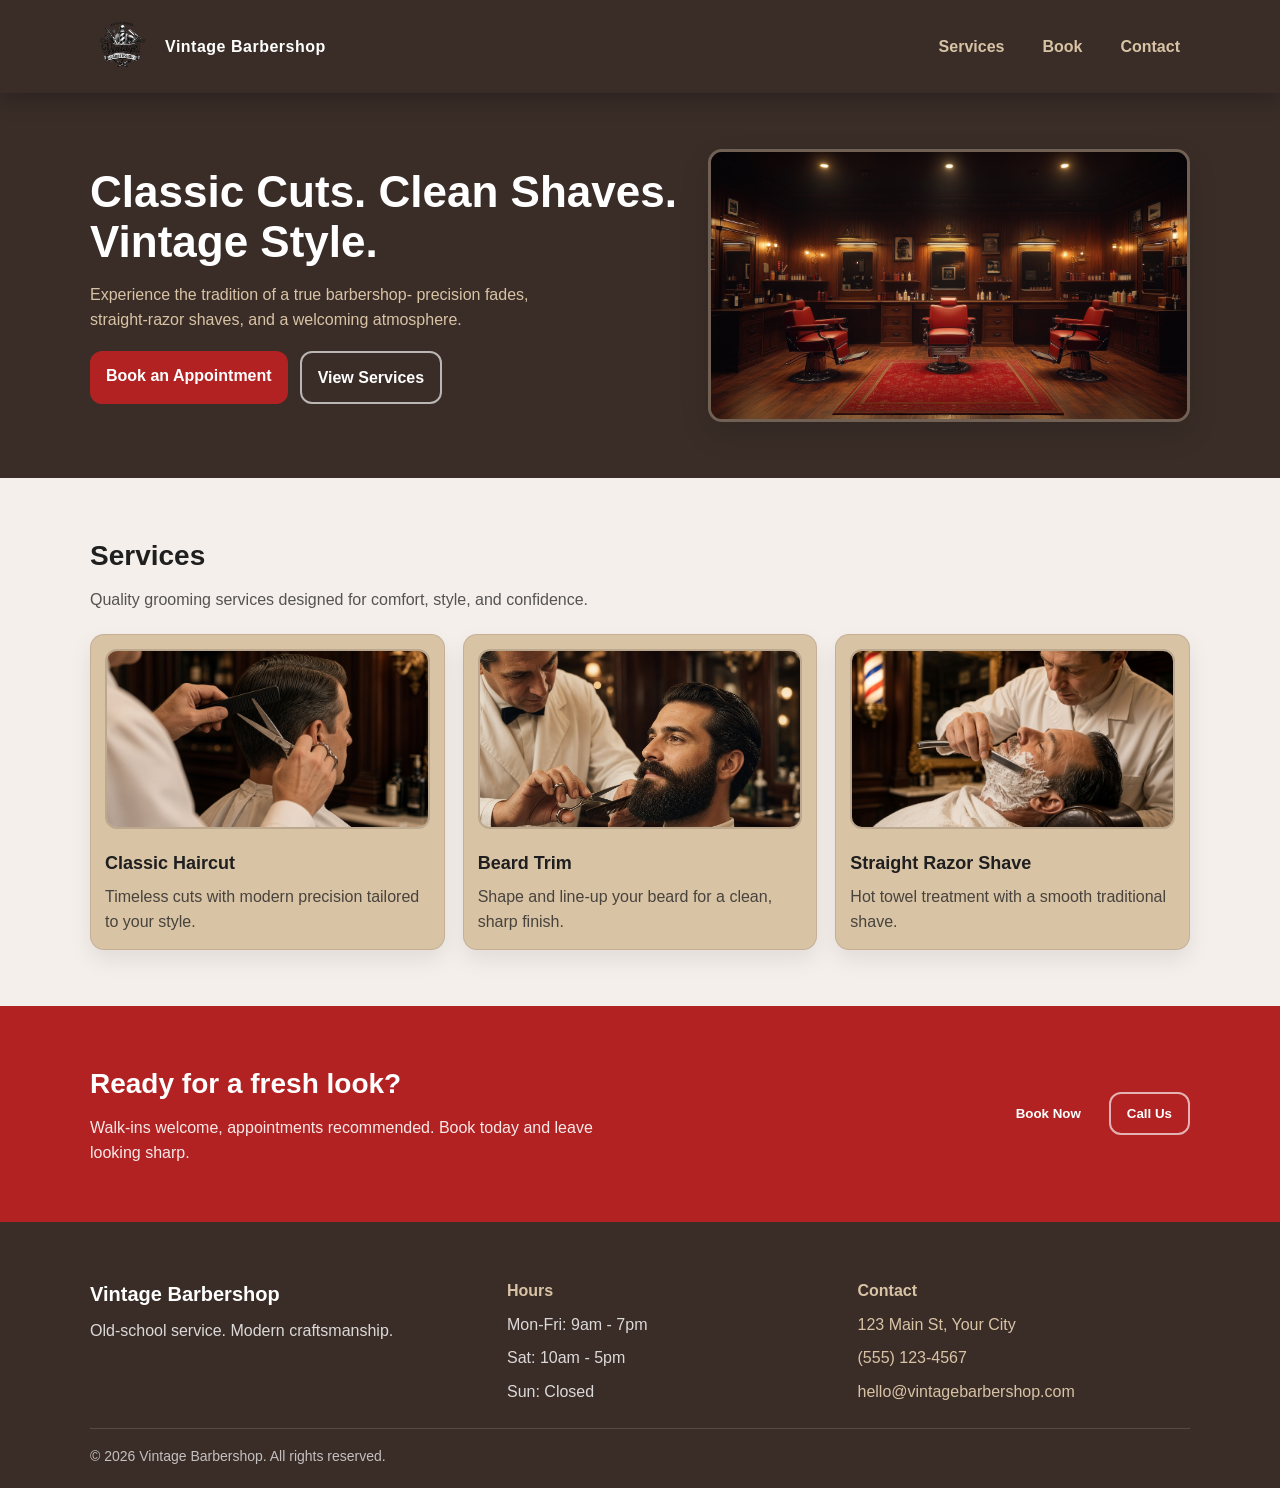
==== index.html @ 96df238c "created the renderFeatures function which produces our service cards" ====
<!doctype html>
<html lang="en">
  <head>
    <meta charset="UTF-8" />
    <meta name="viewport" content="width=device-width, initial-scale=1.0" />
    <link rel="stylesheet" href="css/styles.css">
    <title>Vintage Barbershop</title>
  </head>
  <body>
    <!-- ===== Header / Navbar ===== -->
    <header class="site-header">
      <div class="container header-inner">
        <a href="#" class="logo" id="logo">
            <img src="assets/images/logo.png" alt="Logo" />Vintage Barbershop</a>
        <nav class="nav" id="nav">
          <a href="#features" class="nav-link">Services</a>
          <a href="#cta" class="nav-link">Book</a>
          <a href="#footer" class="nav-link">Contact</a>
        </nav>
        <!-- Mobile Menu Button (for later JS) -->
        <button class="menu-btn" id="menuBtn" aria-label="Open menu">☰</button>
      </div>
      <!-- Mobile Menu Panel (for later JS) -->
      <div class="mobile-menu" id="mobileMenu">
        <a href="#features" class="mobile-link">Services</a>
        <a href="#cta" class="mobile-link">Book</a>
        <a href="#footer" class="mobile-link">Contact</a>
      </div>
    </header>
    <!-- ===== Hero Section ===== -->
    <section class="hero" id="hero">
      <div class="container hero-inner">
        <div class="hero-text">
          <h1 id="heroHeading">Classic Cuts. Clean Shaves. Vintage Style.</h1>
          <p id="heroSubtext">
            Experience the tradition of a true barbershop- precision fades,
            straight-razor shaves, and a welcoming atmosphere.
          </p>
          <div class="hero-actions">
            <a href="#cta" class="btn btn-primary" id="bookBtn"
              >Book an Appointment</a
            >
            <a href="#features" class="btn btn-secondary" id="servicesBtn"
              >View Services</a
            >
          </div>
        </div>
        <div class="hero-media">
          <!-- Replace src with your provided hero image -->
          <img
            src="assets/images/hero.jpg"
            alt="Barbershop hero"
            class="hero-img"
            id="heroImg"
          />
        </div>
      </div>
    </section>
    <!-- ===== Features / Services Section ===== -->
    <section class="features" id="features">
      <div class="container">
        <h2 class="section-title" id="featuresTitle">Services</h2>
        <p class="section-subtitle" id="featuresSubtitle">
          Quality grooming services designed for comfort, style, and confidence.
        </p>
        <div class="feature-grid" id="featureGrid">

        </div>
      </div>
    </section>
    <!-- ===== Call To Action Section ===== -->
    <section class="cta" id="cta">
      <div class="container cta-inner">
        <div class="cta-text">
          <h2 id="ctaHeading">Ready for a fresh look?</h2>
          <p id="ctaText">
            Walk-ins welcome, appointments recommended. Book today and leave
            looking sharp.
          </p>
        </div>
        <div class="cta-actions">
          <button class="btn btn-primary" id="ctaBtn">Book Now</button>
          <button class="btn btn-secondary" id="callBtn">Call Us</button>
        </div>
      </div>
      <!-- Optional CTA Image (replace with provided asset if you have one) -->
    </section>
    <!-- ===== Footer Section ===== -->
    <footer class="site-footer" id="footer">
      <div class="container footer-inner">
        <div class="footer-col">
          <h3 class="footer-title">Vintage Barbershop</h3>
          <p class="footer-text">Old-school service. Modern craftsmanship.</p>
        </div>
        <div class="footer-col">
          <h4 class="footer-heading">Hours</h4>
          <ul class="footer-list" id="hoursList">
            <li>Mon-Fri: 9am - 7pm</li>
            <li>Sat: 10am - 5pm</li>
            <li>Sun: Closed</li>
          </ul>
        </div>
        <div class="footer-col">
          <h4 class="footer-heading">Contact</h4>
          <ul class="footer-list">
            <li>
              <a href="#" class="footer-link" id="addressLink"
                >123 Main St, Your City</a
              >
            </li>
            <li>
              <a href="#" class="footer-link" id="phoneLink">(555) 123-4567</a>
            </li>
            <li>
              <a href="#" class="footer-link" id="emailLink"
                >hello@vintagebarbershop.com</a
              >
            </li>
          </ul>
        </div>
      </div>
      <div class="container footer-bottom">
        <p class="copyright">
          © <span id="year"></span> Vintage Barbershop. All rights reserved.
        </p>
      </div>
    </footer>
    <!-- JS -->
    <script src="js/main.js"></script>
  </body>
</html>
---- css/styles.css ----
/* =========================
 Vintage Barbershop Theme
 File: css/styles.css
 ========================= */
/* ---- CSS Variables (Vintage Palette) ---- */
:root {
--color-bg-primary: #F4EFEA; /* Cream */
--color-bg-dark: #3A2D28; /* Dark Brown */
--color-accent: #B22222; /* Barber Red */
--color-text-dark: #1F1F1F; /* Deep Brown/Black */
--color-beige: #D8C3A5; /* Beige */
--color-text-light: #FFFFFF; /* White */
--radius: 14px;
--shadow: 0 12px 30px rgba(0, 0, 0, 0.12);
--max-width: 1100px;
}
/* ---- Base Reset ---- */
* {
box-sizing: border-box;
margin: 0;
padding: 0;
}
html {
scroll-behavior: smooth;
}
body {
font-family: Arial, Helvetica, sans-serif;
background-color: var(--color-bg-primary);
color: var(--color-text-dark);
line-height: 1.6;
}
/* ---- Layout Helpers ---- */
.container {
width: 92%;
max-width: var(--max-width);
margin: 0 auto;
}
/* ---- Header / Navbar ---- */
.site-header {
background-color: var(--color-bg-dark);
color: var(--color-text-light);
position: sticky;
top: 0;
z-index: 10;
box-shadow: 0 6px 20px rgba(0,0,0,0.25);
}
.header-inner {
display: flex;
align-items: center;
justify-content: space-between;
padding: 14px 0;
gap: 16px;
}
.logo {
color: var(--color-text-light);
text-decoration: none;
font-weight: 800;
letter-spacing: 0.5px;
display: flex;
gap: 10px;
align-items: center;
}
.logo img {
height: 65px; /* Set a fixed height for the logo */
width: auto;
max-width: 120px;  /* Prevent logo from being too large on wider screens */
object-fit: contain;

}
.nav {
display: flex;
gap: 18px;
}
.nav-link {
color: var(--color-beige);
text-decoration: none;
font-weight: 600;
padding: 8px 10px;
border-radius: 10px;
transition: background-color 0.2s ease, color 0.2s ease;
}
.nav-link:hover {
background-color: rgba(216, 195, 165, 0.12);
color: var(--color-text-light);
}
/* Mobile button hidden on desktop */
.menu-btn {
display: none;
border: 2px solid rgba(255,255,255,0.25);
background: transparent;
color: var(--color-text-light);
padding: 8px 12px;
border-radius: 12px;
cursor: pointer;
}
/* Mobile menu hidden by default */
.mobile-menu {
display: none;
background-color: #2f241f;
border-top: 1px solid rgba(255,255,255,0.12);
}
.mobile-link {
display: block;
padding: 12px 4%;
color: var(--color-beige);
text-decoration: none;
font-weight: 600;
border-bottom: 1px solid rgba(255,255,255,0.08);
}
.mobile-link:hover {
background-color: rgba(216, 195, 165, 0.10);
color: var(--color-text-light);
}
/* ---- Buttons ---- */
.btn {
display: inline-block;
text-decoration: none;
border: none;
cursor: pointer;
font-weight: 700;
padding: 12px 16px;
border-radius: 12px;
transition: transform 0.08s ease, opacity 0.2s ease, background-color 0.2s ease,
color 0.2s ease;
}
.btn:active {
transform: translateY(1px);
}
.btn-primary {
background-color: var(--color-accent);
color: var(--color-text-light);
}
.btn-primary:hover {
opacity: 0.92;
}
.btn-secondary {
background-color: transparent;
color: var(--color-bg-dark);
border: 2px solid var(--color-bg-dark);
}
.hero .btn-secondary,
.cta .btn-secondary {
color: var(--color-text-light);
border-color: rgba(255,255,255,0.65);
}
.btn-secondary:hover {
background-color: rgba(58, 45, 40, 0.08);
}
.hero .btn-secondary:hover,
.cta .btn-secondary:hover {
background-color: rgba(255, 255, 255, 0.12);
}
/* ---- Hero ---- */
.hero {
background-color: var(--color-bg-dark);
color: var(--color-text-light);
padding: 56px 0;
}
.hero-inner {
display: grid;
grid-template-columns: 1.1fr 0.9fr;
gap: 28px;
align-items: center;
}
.hero-text h1 {
font-size: clamp(28px, 4vw, 44px);
line-height: 1.15;
margin-bottom: 14px;
}
.hero-text p {
color: var(--color-beige);
max-width: 56ch;
margin-bottom: 18px;
}
.hero-actions {
display: flex;
flex-wrap: wrap;
gap: 12px;
}
.hero-media {
display: flex;
justify-content: center;
}
.hero-img {
width: 100%;
max-width: 520px;
border-radius: var(--radius);
box-shadow: var(--shadow);
border: 3px solid rgba(216,195,165,0.35);
object-fit: cover;
}
/* ---- Sections ---- */
.features,
.cta,
.site-footer {
padding: 56px 0;
}
.section-title {
font-size: 28px;
margin-bottom: 8px;
}
.section-subtitle {
color: rgba(31, 31, 31, 0.75);
margin-bottom: 22px;
max-width: 70ch;
}
/* ---- Features Grid ---- */
.feature-grid {
display: grid;
grid-template-columns: repeat(3, 1fr);
gap: 18px;
}
.feature-card {
background-color: var(--color-beige);
border-radius: var(--radius);
padding: 14px;
box-shadow: 0 10px 22px rgba(0,0,0,0.08);
border: 1px solid rgba(58,45,40,0.12);
}
.feature-img {
width: 100%;
height: 180px;
object-fit: cover;
border-radius: 12px;
border: 2px solid rgba(58,45,40,0.18);
margin-bottom: 12px;
}
.feature-title {
font-size: 18px;
margin-bottom: 6px;
}
.feature-text {
color: rgba(31, 31, 31, 0.78);
}
/* ---- CTA ---- */
.cta {
background-color: var(--color-accent);
color: var(--color-text-light);
}
.cta-inner {
display: flex;
align-items: center;
justify-content: space-between;
gap: 18px;
flex-wrap: wrap;
}
.cta-text h2 {
font-size: 28px;
margin-bottom: 8px;
}
.cta-text p {
color: rgba(255,255,255,0.90);
max-width: 60ch;
}
.cta-actions {
display: flex;
gap: 12px;
flex-wrap: wrap;
}
/* ---- Footer ---- */
.site-footer {
background-color: var(--color-bg-dark);
color: var(--color-text-light);
padding-bottom: 20px;
}
.footer-inner {
display: grid;
grid-template-columns: 1.2fr 1fr 1fr;
gap: 18px;
padding-bottom: 24px;
border-bottom: 1px solid rgba(255,255,255,0.14);
}
.footer-title {
font-size: 20px;
margin-bottom: 8px;
}
.footer-heading {
font-size: 16px;
margin-bottom: 8px;
color: var(--color-beige);
}
.footer-text {
color: rgba(255,255,255,0.82);
max-width: 50ch;
}
.footer-list {
list-style: none;
display: grid;
gap: 8px;
color: rgba(255,255,255,0.82);
}
.footer-link {
color: var(--color-beige);
text-decoration: none;
}
.footer-link:hover {
color: var(--color-text-light);
text-decoration: underline;
}
.footer-bottom {
padding-top: 16px;
}
.copyright {
color: rgba(255,255,255,0.70);
font-size: 14px;
}
/* ---- Responsive ---- */
@media (max-width: 900px) {
.hero-inner {
grid-template-columns: 1fr;
}
.feature-grid {
grid-template-columns: 1fr;
}
.footer-inner {
grid-template-columns: 1fr;
}
.nav {
display: none;
}
.menu-btn {
display: inline-flex;
align-items: center;
justify-content: center;
}
/* When you add JS later, you'll toggle this class */
.mobile-menu.is-open {
display: block;
}
}
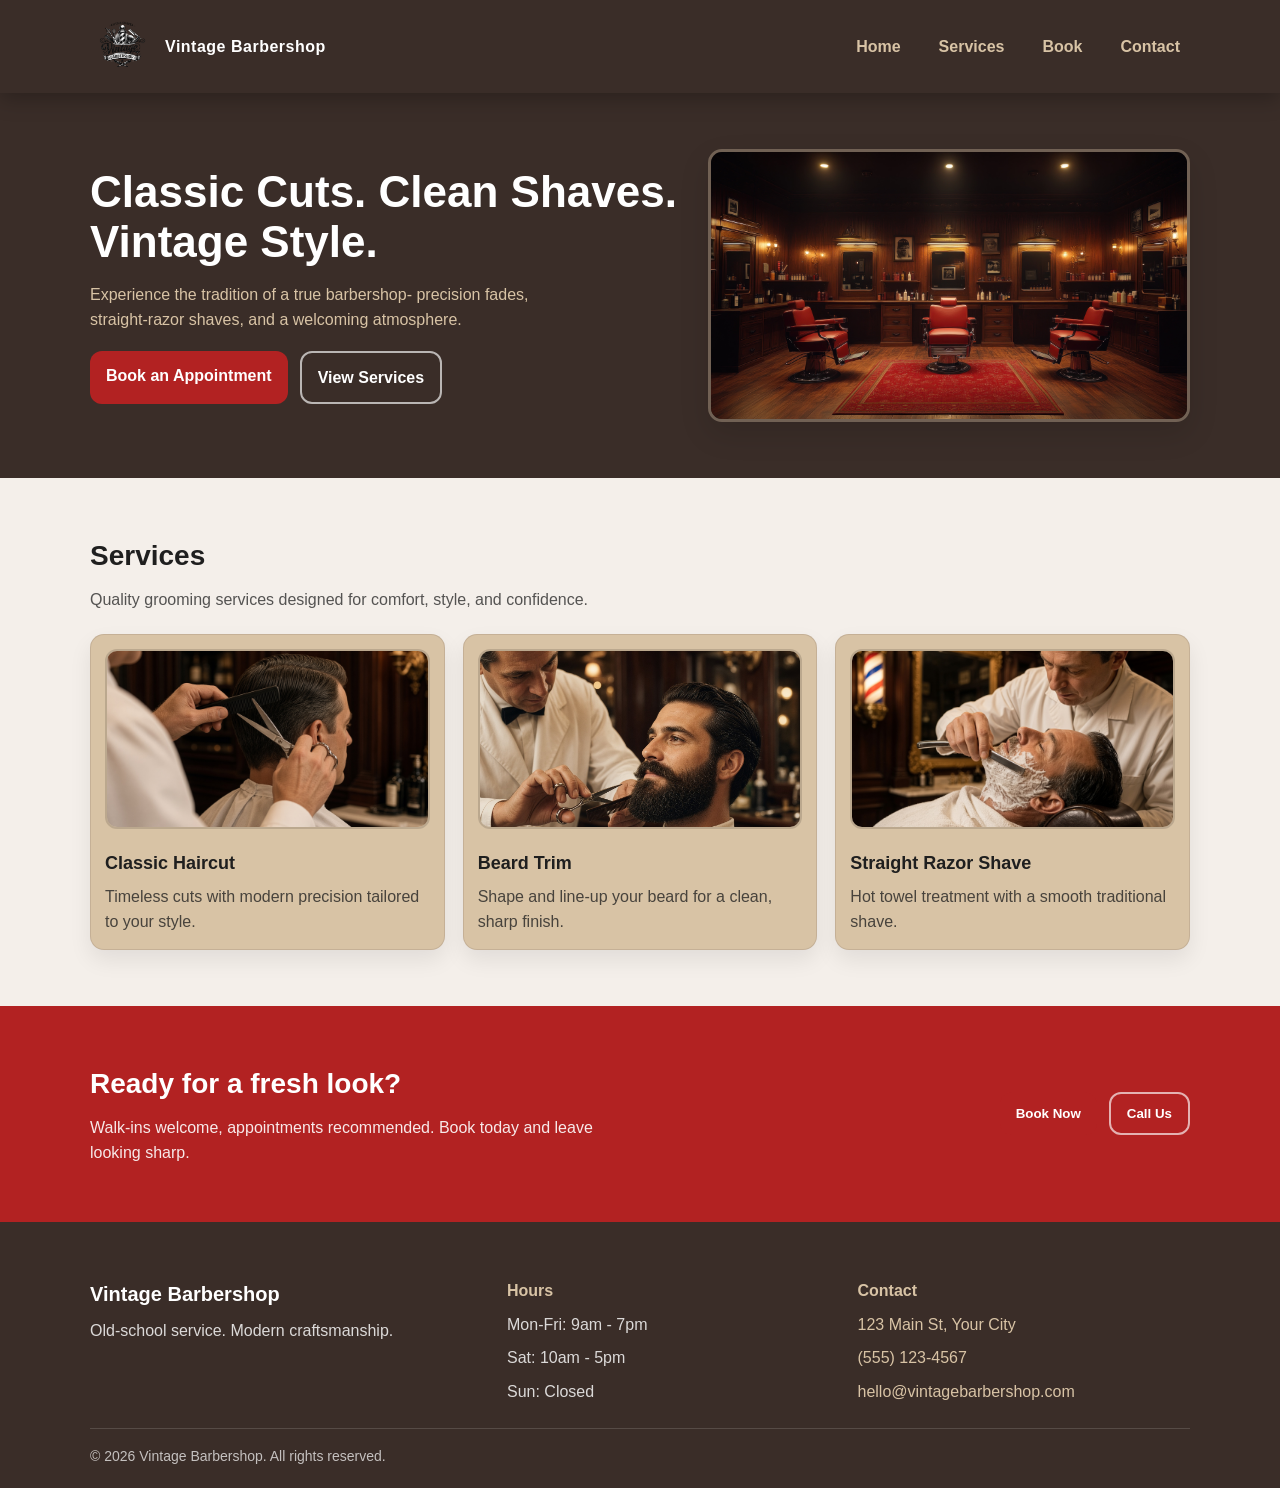
==== commit 0f832871: "replaced the hard-coded HTML with JS fuinctions producing the elements instead" ====
--- a/index.html
+++ b/index.html
@@ -13,18 +13,14 @@
         <a href="#" class="logo" id="logo">
             <img src="assets/images/logo.png" alt="Logo" />Vintage Barbershop</a>
         <nav class="nav" id="nav">
-          <a href="#features" class="nav-link">Services</a>
-          <a href="#cta" class="nav-link">Book</a>
-          <a href="#footer" class="nav-link">Contact</a>
+         
         </nav>
         <!-- Mobile Menu Button (for later JS) -->
         <button class="menu-btn" id="menuBtn" aria-label="Open menu">☰</button>
       </div>
       <!-- Mobile Menu Panel (for later JS) -->
       <div class="mobile-menu" id="mobileMenu">
-        <a href="#features" class="mobile-link">Services</a>
-        <a href="#cta" class="mobile-link">Book</a>
-        <a href="#footer" class="mobile-link">Contact</a>
+
       </div>
     </header>
     <!-- ===== Hero Section ===== -->
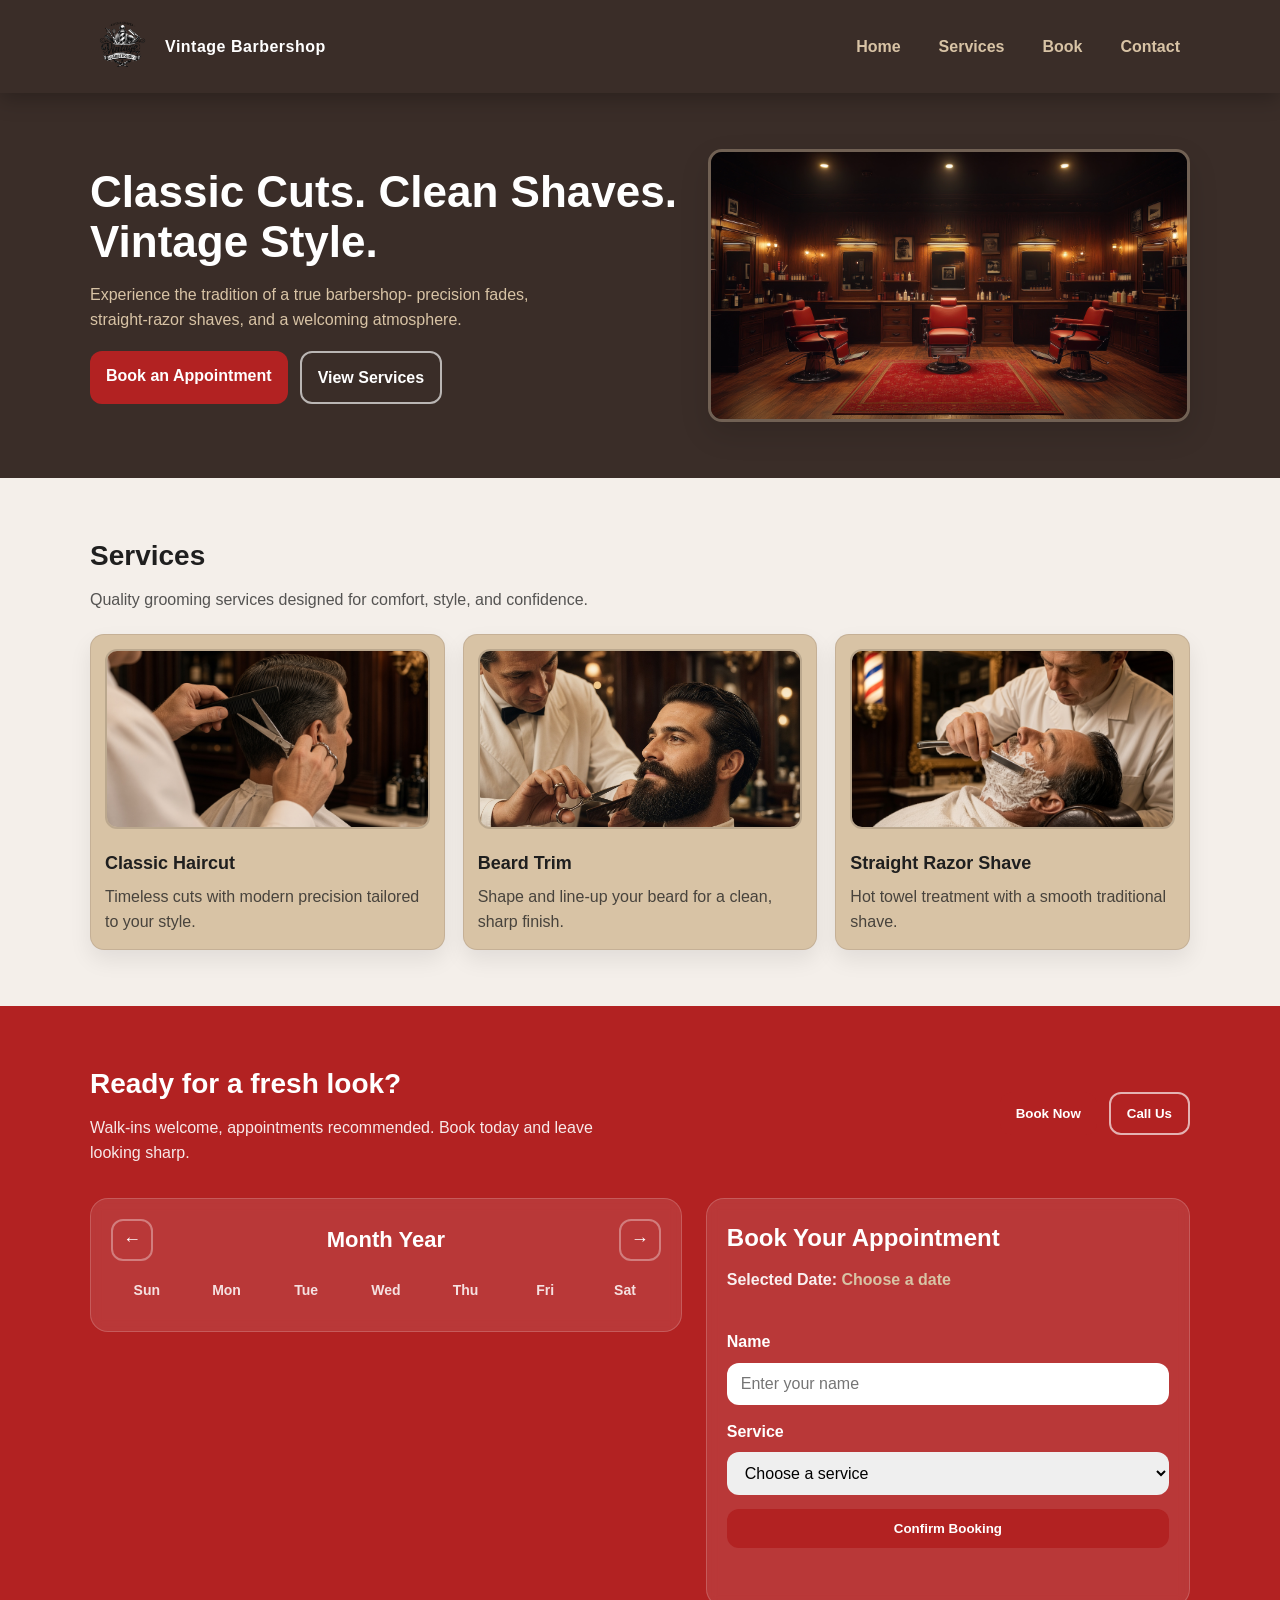
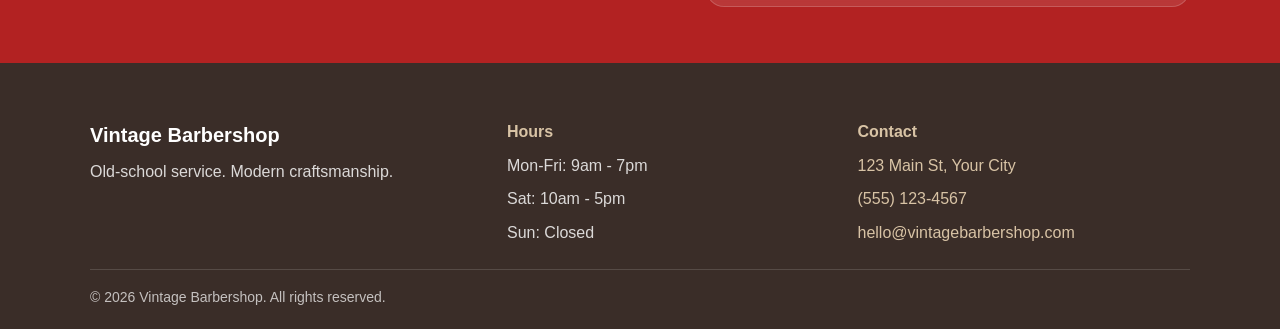
==== commit 7b218ac4: "finished the calendar.css and the HTML for the calendar" ====
--- a/index.html
+++ b/index.html
@@ -4,6 +4,7 @@
     <meta charset="UTF-8" />
     <meta name="viewport" content="width=device-width, initial-scale=1.0" />
     <link rel="stylesheet" href="css/styles.css">
+    <link rel="stylesheet" href="css/calendar.css">
     <title>Vintage Barbershop</title>
   </head>
   <body>
@@ -79,6 +80,70 @@
           <button class="btn btn-secondary" id="callBtn">Call Us</button>
         </div>
       </div>
+        <div class="container booking-layout">
+        <div class="calendar-card">
+          <div class="calendar-header">
+            <button class="calendar-nav-btn" id="prevMonthBtn">←</button>
+            <h3 id="calendarMonthLabel">Month Year</h3>
+            <button class="calendar-nav-btn" id="nextMonthBtn">→</button>
+          </div>
+
+          <div class="calendar-weekdays">
+            <span>Sun</span>
+            <span>Mon</span>
+            <span>Tue</span>
+            <span>Wed</span>
+            <span>Thu</span>
+            <span>Fri</span>
+            <span>Sat</span>
+          </div>
+
+          <div class="calendar-grid" id="calendarGrid"></div>
+        </div>
+
+        <div class="booking-panel">
+          <h3 class="booking-panel-title">Book Your Appointment</h3>
+
+          <p class="selected-date-text">
+            Selected Date:
+            <span id="selectedDateText">Choose a date</span>
+          </p>
+
+          <div class="time-slots" id="timeSlots"></div>
+
+          <form id="bookingForm" class="booking-form">
+            <div class="form-group">
+              <label for="customerName">Name</label>
+              <input
+                type="text"
+                id="customerName"
+                placeholder="Enter your name"
+              />
+            </div>
+
+            <div class="form-group">
+              <label for="customerService">Service</label>
+              <select id="customerService">
+                <option value="">Choose a service</option>
+                <option value="Classic Haircut">Classic Haircut</option>
+                <option value="Beard Trim">Beard Trim</option>
+                <option value="Straight Razor Shave">
+                  Straight Razor Shave
+                </option>
+                <option value="Fade & Style">Fade & Style</option>
+              </select>
+            </div>
+
+            <input type="hidden" id="selectedTimeInput" />
+
+            <button type="submit" class="btn btn-primary booking-submit-btn">
+              Confirm Booking
+            </button>
+
+            <p id="bookingMessage" class="booking-message"></p>
+          </form>
+        </div>
+      </div>
       <!-- Optional CTA Image (replace with provided asset if you have one) -->
     </section>
     <!-- ===== Footer Section ===== -->
@@ -123,5 +188,6 @@
     </footer>
     <!-- JS -->
     <script src="js/main.js"></script>
+    <!-- <script src="js/calendar.js"></script> -->
   </body>
 </html>
--- a/css/styles.css
+++ b/css/styles.css
@@ -83,6 +83,18 @@
 background-color: rgba(216, 195, 165, 0.12);
 color: var(--color-text-light);
 }
+/* ---- Sticky Navbar Visual Change (on scroll) ---- */
+.site-header {
+transition: padding 0.2s ease, border-radius 0.2s ease, width 0.2s ease, margin 0.2s
+ease;
+}
+/* When scrolled, we "float" the header with rounded corners */
+.site-header.is-scrolled {
+width: calc(100% - 24px); /*100% of the parent element's width - 24px*/
+margin: 12px auto 0 auto;
+border-radius: 18px;
+padding: 2px 0;
+} 
 /* Mobile button hidden on desktop */
 .menu-btn {
 display: none;
--- a/css/calendar.css
+++ b/css/calendar.css
@@ -0,0 +1,208 @@
+.booking-layout {
+    margin-top: 32px;
+    display: grid;
+    grid-template-columns: 1.1fr 0.9fr;
+    gap: 24px;
+    align-items: start;
+}
+
+.calendar-card,
+.booking-panel {
+    background-color: rgba(255, 255, 255, 0.1);
+    border: 1px solid rgba(255, 255, 255, 0.18);
+    border-radius: 18px;
+    padding: 20px;
+    backdrop-filter: blur(6px);
+}
+
+.calendar-header {
+    display: flex;
+    align-items: center;
+    justify-content: space-between;
+    gap: 12px;
+    margin-bottom: 18px;
+}
+
+.calendar-header h3 {
+    font-size: 22px;
+    color: var(--color-text-light);
+}
+
+.calendar-nav-btn {
+    border: 2px solid rgba(255, 255, 255, 0.35);
+    background: transparent;
+    color: #fff;
+    width: 42px;
+    height: 42px;
+    border-radius: 12px;
+    cursor: pointer;
+    font-size: 18px;
+    font-weight: 700;
+    transition: background-color 0.2s ease, transform 0.1s ease;
+}
+
+.calendar-nav-btn:hover {
+    background-color: rgba(255, 255, 255, 0.12);
+}
+
+.calendar-nav-btn:active {
+    transform: translateY(1px);
+}
+
+.calendar-weekdays {
+    display: grid;
+    grid-template-columns: repeat(7, 1fr);
+    gap: 8px;
+    margin-bottom: 10px;
+    font-weight: 700;
+    font-size: 14px;
+    text-align: center;
+    color: rgba(255, 255, 255, 0.85);
+}
+
+.calendar-grid {
+    display: grid;
+    grid-template-columns: repeat(7, 1fr);
+    gap: 8px;
+}
+
+.calendar-day,
+.calendar-empty {
+    aspect-ratio: 1 / 1;
+    border-radius: 12px;
+    display: flex;
+    align-items: center;
+    justify-content: center;
+    font-weight: 700;
+}
+
+.calendar-empty {
+    opacity: 0;
+}
+
+.calendar-day {
+    border: 1px solid rgba(255, 255, 255, 0.14);
+    background-color: rgba(255, 255, 255, 0.08);
+    color: #fff;
+    cursor: pointer;
+    transition: background-color 0.2s ease, transform 0.1s ease, border-color 0.2s ease;
+}
+
+.calendar-day:hover {
+    background-color: rgba(255, 255, 255, 0.18);
+}
+
+.calendar-day:active {
+    transform: translateY(1px);
+}
+
+.calendar-day.today {
+    border: 2px solid var(--color-beige);
+}
+
+.calendar-day.selected {
+    background-color: #fff;
+    color: var(--color-bg-dark);
+    border-color: #fff;
+}
+
+.calendar-day.disabled {
+    opacity: 0.35;
+    cursor: not-allowed;
+    pointer-events: none;
+}
+
+.booking-panel-title {
+    font-size: 24px;
+    margin-bottom: 10px;
+    color: #fff;
+}
+
+.selected-date-text {
+    margin-bottom: 16px;
+    font-weight: 700;
+    color: rgba(255, 255, 255, 0.92);
+}
+
+#selectedDateText {
+    color: var(--color-beige);
+}
+
+.time-slots {
+    display: grid;
+    grid-template-columns: repeat(3, 1fr);
+    gap: 10px;
+    margin-bottom: 20px;
+}
+
+.time-slot-btn {
+    border: 2px solid rgba(255, 255, 255, 0.25);
+    background: rgba(255, 255, 255, 0.08);
+    color: #fff;
+    padding: 10px 12px;
+    border-radius: 12px;
+    cursor: pointer;
+    font-weight: 700;
+    transition: background-color 0.2s ease, border-color 0.2s ease;
+}
+
+.time-slot-btn:hover {
+    background-color: rgba(255, 255, 255, 0.14);
+}
+
+.time-slot-btn.selected {
+    background-color: #fff;
+    color: var(--color-bg-dark);
+    border-color: #fff;
+}
+
+.booking-form {
+    display: grid;
+    gap: 14px;
+}
+
+.form-group {
+    display: grid;
+    gap: 8px;
+}
+
+.form-group label {
+    font-weight: 700;
+    color: #fff;
+}
+
+.form-group input,
+.form-group select {
+    border: none;
+    border-radius: 12px;
+    padding: 12px 14px;
+    font-size: 16px;
+}
+
+.booking-submit-btn {
+    width: 100%;
+}
+
+.booking-message {
+    min-height: 24px;
+    font-weight: 700;
+    color: #fff;
+}
+
+.booking-message.error {
+    color: #ffe0e0;
+}
+
+.booking-message.success {
+    color: #d6ffd6;
+}
+
+@media (max-width: 900px) {
+    .booking-layout {
+        grid-template-columns: 1fr;
+    }
+
+    .time-slots {
+        grid-template-columns: repeat(2, 1fr);
+    }
+}
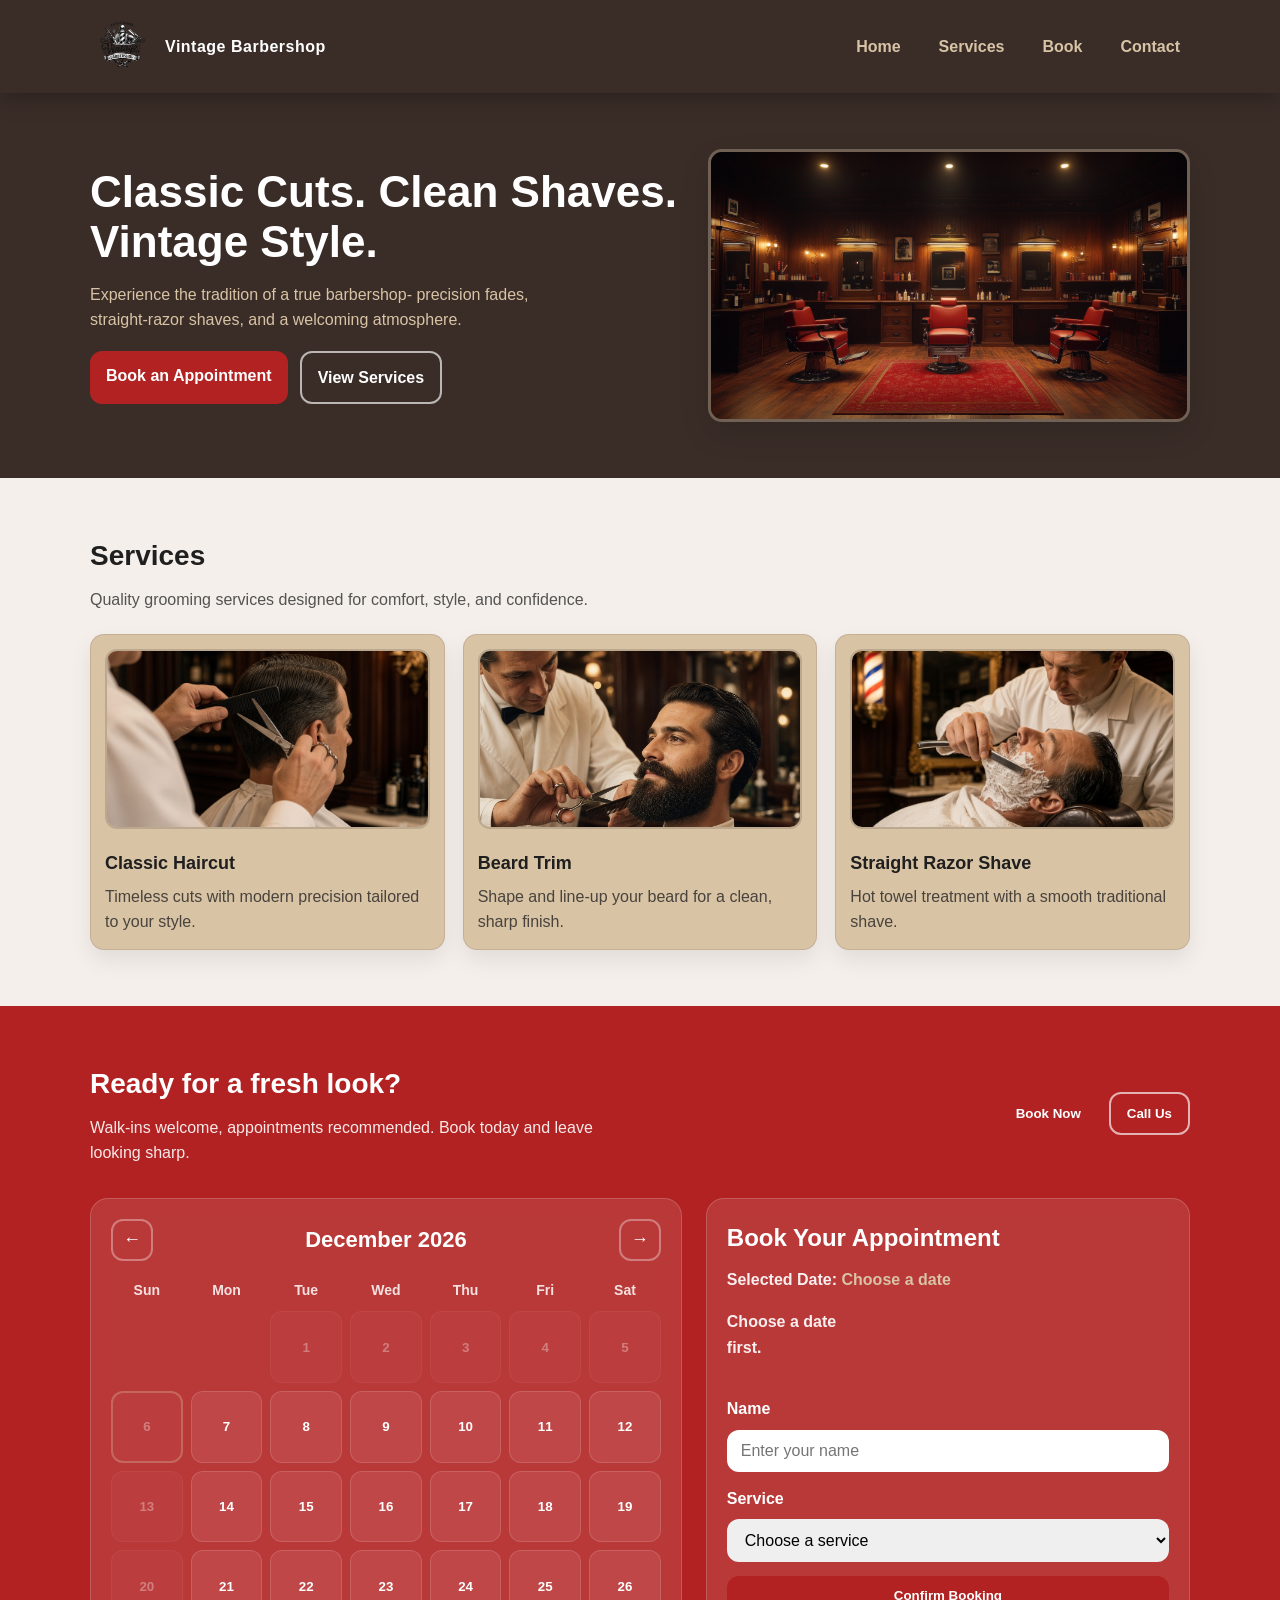
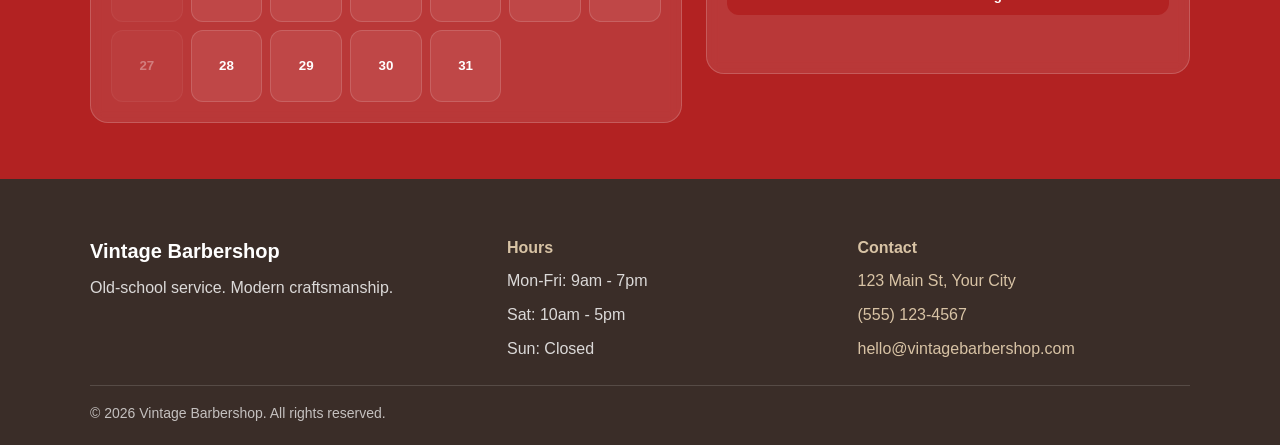
==== commit d21dad57: "started the Calendar JS" ====
--- a/index.html
+++ b/index.html
@@ -188,6 +188,6 @@
     </footer>
     <!-- JS -->
     <script src="js/main.js"></script>
-    <!-- <script src="js/calendar.js"></script> -->
+    <script src="js/calendar.js"></script>
   </body>
 </html>
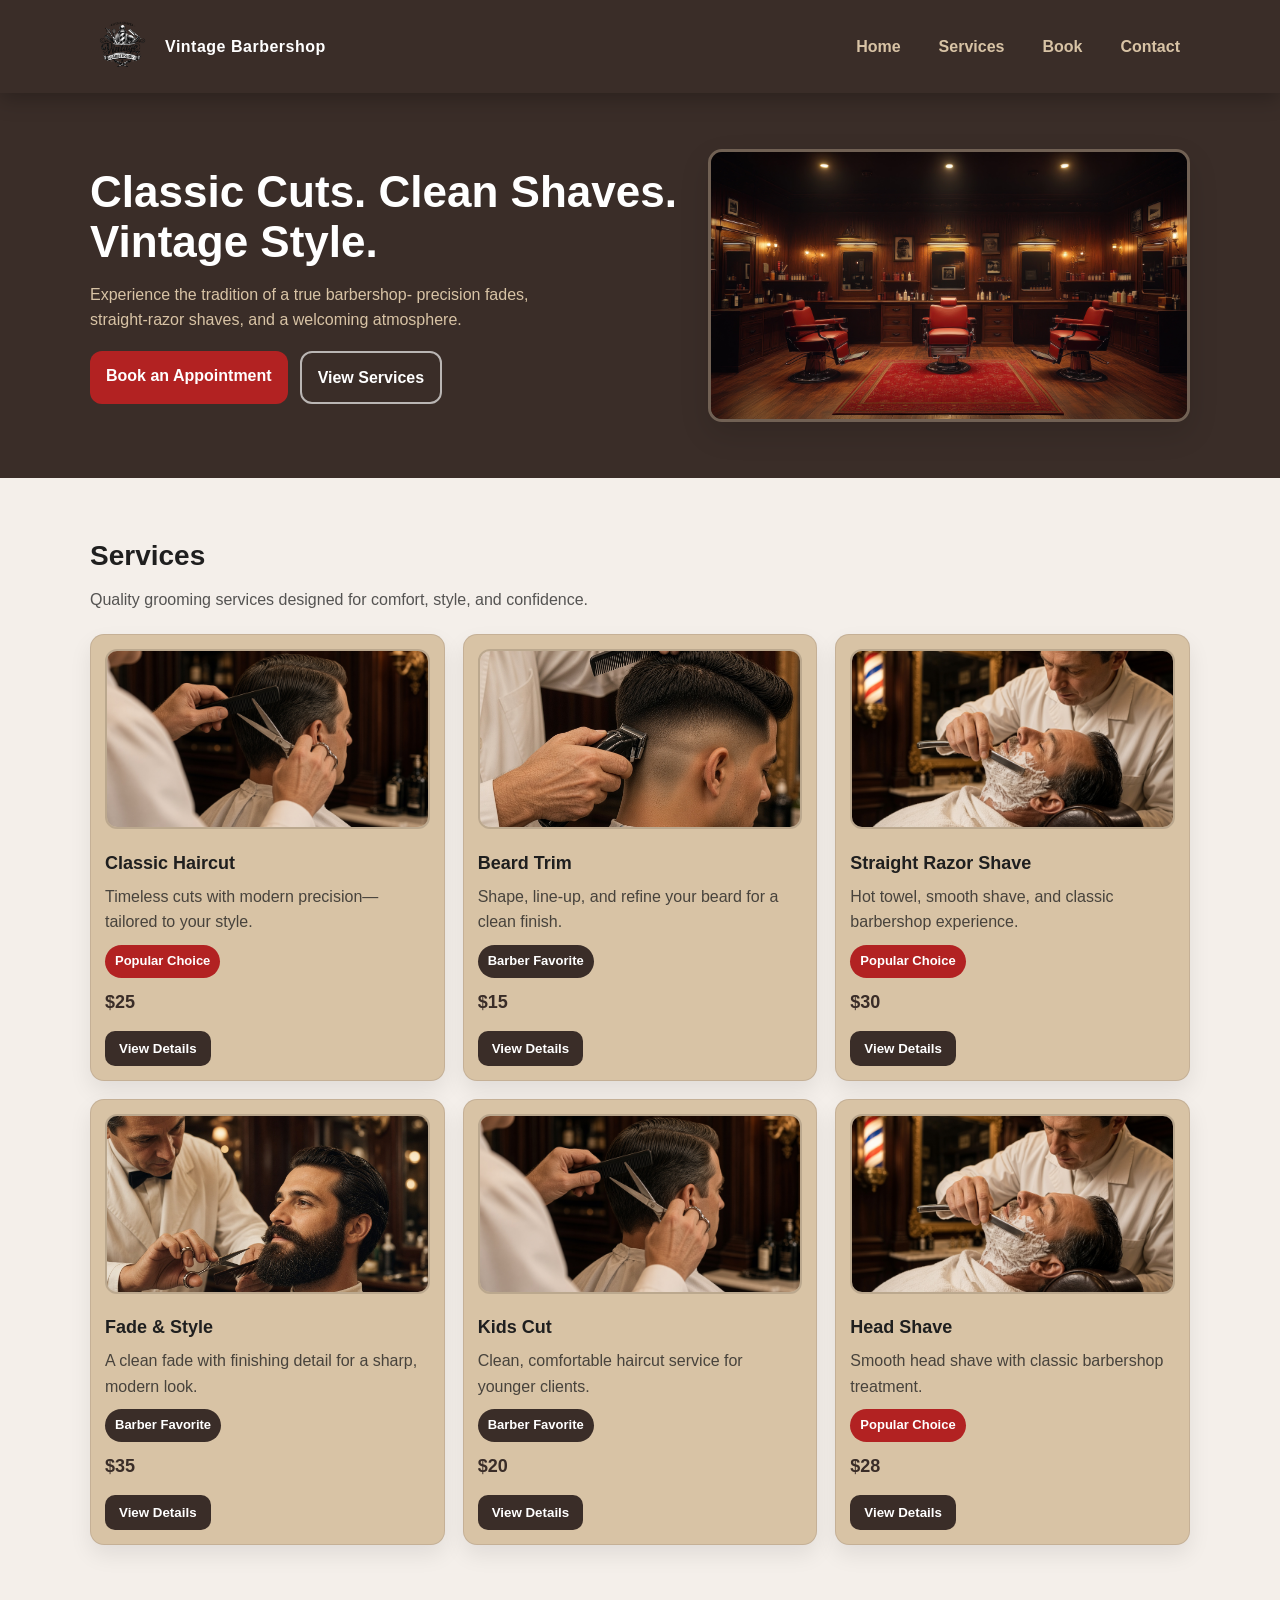
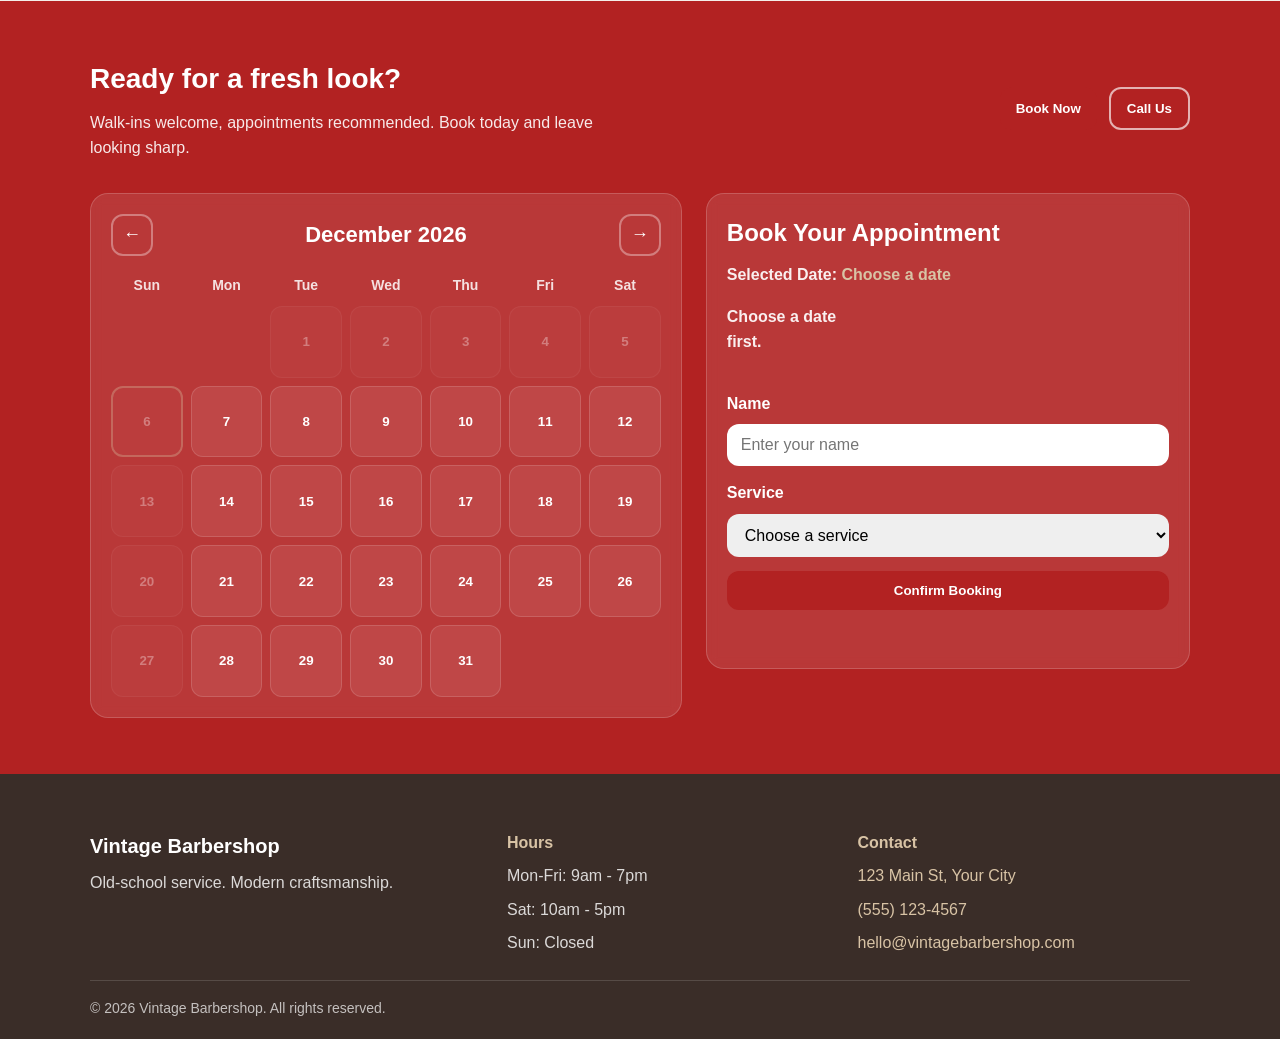
==== commit 7ccab88a: "finished modal logic and debugged" ====
--- a/index.html
+++ b/index.html
@@ -186,6 +186,25 @@
         </p>
       </div>
     </footer>
+    <!-- ===== Service Details Modal ===== -->
+    <div class="service-modal" id="serviceModal" aria-hidden="true">
+      <div class="service-modal-overlay" id="serviceModalOverlay"></div>
+      <div
+        class="service-modal-content"
+        role="dialog"
+        aria-modal="true"
+        aria-labelledby="serviceModalTitle">
+        <button
+          class="service-modal-close"
+          id="serviceModalClose"
+          aria-label="Closemodal">
+          ×
+        </button>
+        <h3 id="serviceModalTitle">Service Details</h3>
+        <p id="serviceModalPrice" class="service-modal-price"></p>
+        <ul id="serviceModalList" class="service-modal-list"></ul>
+      </div>
+    </div>
     <!-- JS -->
     <script src="js/main.js"></script>
     <script src="js/calendar.js"></script>
--- a/css/styles.css
+++ b/css/styles.css
@@ -42,7 +42,7 @@
 position: sticky;
 top: 0;
 z-index: 10;
-box-shadow: 0 6px 20px rgba(0,0,0,0.25);
+box-shadow: 0 6px 20px rgba(0, 0, 0, 0.25);
 }
 .header-inner {
 display: flex;
@@ -98,7 +98,7 @@
 /* Mobile button hidden on desktop */
 .menu-btn {
 display: none;
-border: 2px solid rgba(255,255,255,0.25);
+border: 2px solid rgba(255, 255, 255, 0.25);
 background: transparent;
 color: var(--color-text-light);
 padding: 8px 12px;
@@ -109,7 +109,7 @@
 .mobile-menu {
 display: none;
 background-color: #2f241f;
-border-top: 1px solid rgba(255,255,255,0.12);
+border-top: 1px solid rgba(255, 255, 255, 0.12);
 }
 .mobile-link {
 display: block;
@@ -117,7 +117,7 @@
 color: var(--color-beige);
 text-decoration: none;
 font-weight: 600;
-border-bottom: 1px solid rgba(255,255,255,0.08);
+border-bottom: 1px solid rgba(255, 255, 255, 0.08);
 }
 .mobile-link:hover {
 background-color: rgba(216, 195, 165, 0.10);
@@ -153,7 +153,7 @@
 .hero .btn-secondary,
 .cta .btn-secondary {
 color: var(--color-text-light);
-border-color: rgba(255,255,255,0.65);
+border-color: rgba(255, 255, 255, 0.65);
 }
 .btn-secondary:hover {
 background-color: rgba(58, 45, 40, 0.08);
@@ -198,7 +198,7 @@
 max-width: 520px;
 border-radius: var(--radius);
 box-shadow: var(--shadow);
-border: 3px solid rgba(216,195,165,0.35);
+border: 3px solid rgba(216, 195, 165, 0.35);
 object-fit: cover;
 }
 /* ---- Sections ---- */
@@ -226,15 +226,15 @@
 background-color: var(--color-beige);
 border-radius: var(--radius);
 padding: 14px;
-box-shadow: 0 10px 22px rgba(0,0,0,0.08);
-border: 1px solid rgba(58,45,40,0.12);
+box-shadow: 0 10px 22px rgba(0, 0, 0, 0.08);
+border: 1px solid rgba(58, 45, 40, 0.12);
 }
 .feature-img {
 width: 100%;
 height: 180px;
 object-fit: cover;
 border-radius: 12px;
-border: 2px solid rgba(58,45,40,0.18);
+border: 2px solid rgba(58, 45, 40, 0.18);
 margin-bottom: 12px;
 }
 .feature-title {
@@ -244,6 +244,112 @@
 .feature-text {
 color: rgba(31, 31, 31, 0.78);
 }
+/* ===== Service Actions ===== */
+.service-actions {
+margin-top: 14px;
+display: flex;
+gap: 10px;
+flex-wrap: wrap;
+}
+.service-details-btn {
+background-color: var(--color-bg-dark);
+color: var(--color-text-light);
+border: none;
+padding: 10px 14px;
+border-radius: 10px;
+font-weight: 700;
+cursor: pointer;
+transition: transform 0.2s ease, box-shadow 0.2s ease, opacity 0.2s ease;
+}
+.service-details-btn:hover {
+transform: translateY(-2px) scale(1.03);
+box-shadow: 0 10px 18px rgba(0, 0, 0, 0.16);
+opacity: 0.96;
+}
+.service-details-btn:active {
+transform: translateY(0);
+}
+/* ===== Service Modal ===== */
+.service-modal {
+position: fixed;
+inset: 0;
+display: none;
+align-items: center;
+justify-content: center;
+padding: 20px;
+z-index: 999;
+}
+.service-modal.is-open {
+display: flex;
+}
+.service-modal-overlay {
+position: absolute;
+inset: 0;
+background-color: rgba(0, 0, 0, 0.58);
+}
+.service-modal-content {
+position: relative;
+width: 100%;
+max-width: 620px;
+max-height: 80vh;
+overflow-y: auto;
+background-color: var(--color-bg-primary);
+color: var(--color-text-dark);
+border-radius: 18px;
+padding: 28px 24px 24px;
+box-shadow: 0 20px 40px rgba(0, 0, 0, 0.28);
+border: 2px solid rgba(58, 45, 40, 0.15);
+z-index: 1;
+}
+.service-modal-close {
+position: absolute;
+top: 12px;
+right: 12px;
+border: none;
+background: transparent;
+font-size: 28px;
+line-height: 1;
+cursor: pointer;
+color: var(--color-bg-dark);
+padding: 4px 8px;
+border-radius: 8px;
+}
+.service-modal-close:hover {
+background-color: rgba(58, 45, 40, 0.08);
+}
+.service-modal-price {
+margin: 8px 0 16px;
+font-size: 18px;
+font-weight: 700;
+color: var(--color-accent);
+}
+.service-modal-list {
+padding-left: 20px;
+display: grid;
+gap: 10px;
+}
+.service-modal-list li {
+line-height: 1.5;
+}
+.service-badge {
+margin-top: 10px;
+display: inline-block;
+background-color: var(--color-accent);
+color: var(--color-text-light);
+padding: 6px 10px;
+border-radius: 999px;
+font-size: 13px;
+font-weight: 700;
+}
+.alt-badge {
+background-color: var(--color-bg-dark);
+}
+.service-price {
+margin-top: 10px;
+font-size: 18px;
+font-weight: 700;
+color: var(--color-bg-dark);
+}
 /* ---- CTA ---- */
 .cta {
 background-color: var(--color-accent);
@@ -261,7 +367,7 @@
 margin-bottom: 8px;
 }
 .cta-text p {
-color: rgba(255,255,255,0.90);
+color: rgba(255, 255, 255, 0.90);
 max-width: 60ch;
 }
 .cta-actions {
@@ -280,7 +386,7 @@
 grid-template-columns: 1.2fr 1fr 1fr;
 gap: 18px;
 padding-bottom: 24px;
-border-bottom: 1px solid rgba(255,255,255,0.14);
+border-bottom: 1px solid rgba(255, 255, 255, 0.14);
 }
 .footer-title {
 font-size: 20px;
@@ -292,14 +398,14 @@
 color: var(--color-beige);
 }
 .footer-text {
-color: rgba(255,255,255,0.82);
+color: rgba(255, 255, 255, 0.82);
 max-width: 50ch;
 }
 .footer-list {
 list-style: none;
 display: grid;
 gap: 8px;
-color: rgba(255,255,255,0.82);
+color: rgba(255, 255, 255, 0.82);
 }
 .footer-link {
 color: var(--color-beige);
@@ -313,7 +419,7 @@
 padding-top: 16px;
 }
 .copyright {
-color: rgba(255,255,255,0.70);
+color: rgba(255, 255, 255, 0.70);
 font-size: 14px;
 }
 /* ---- Responsive ---- */
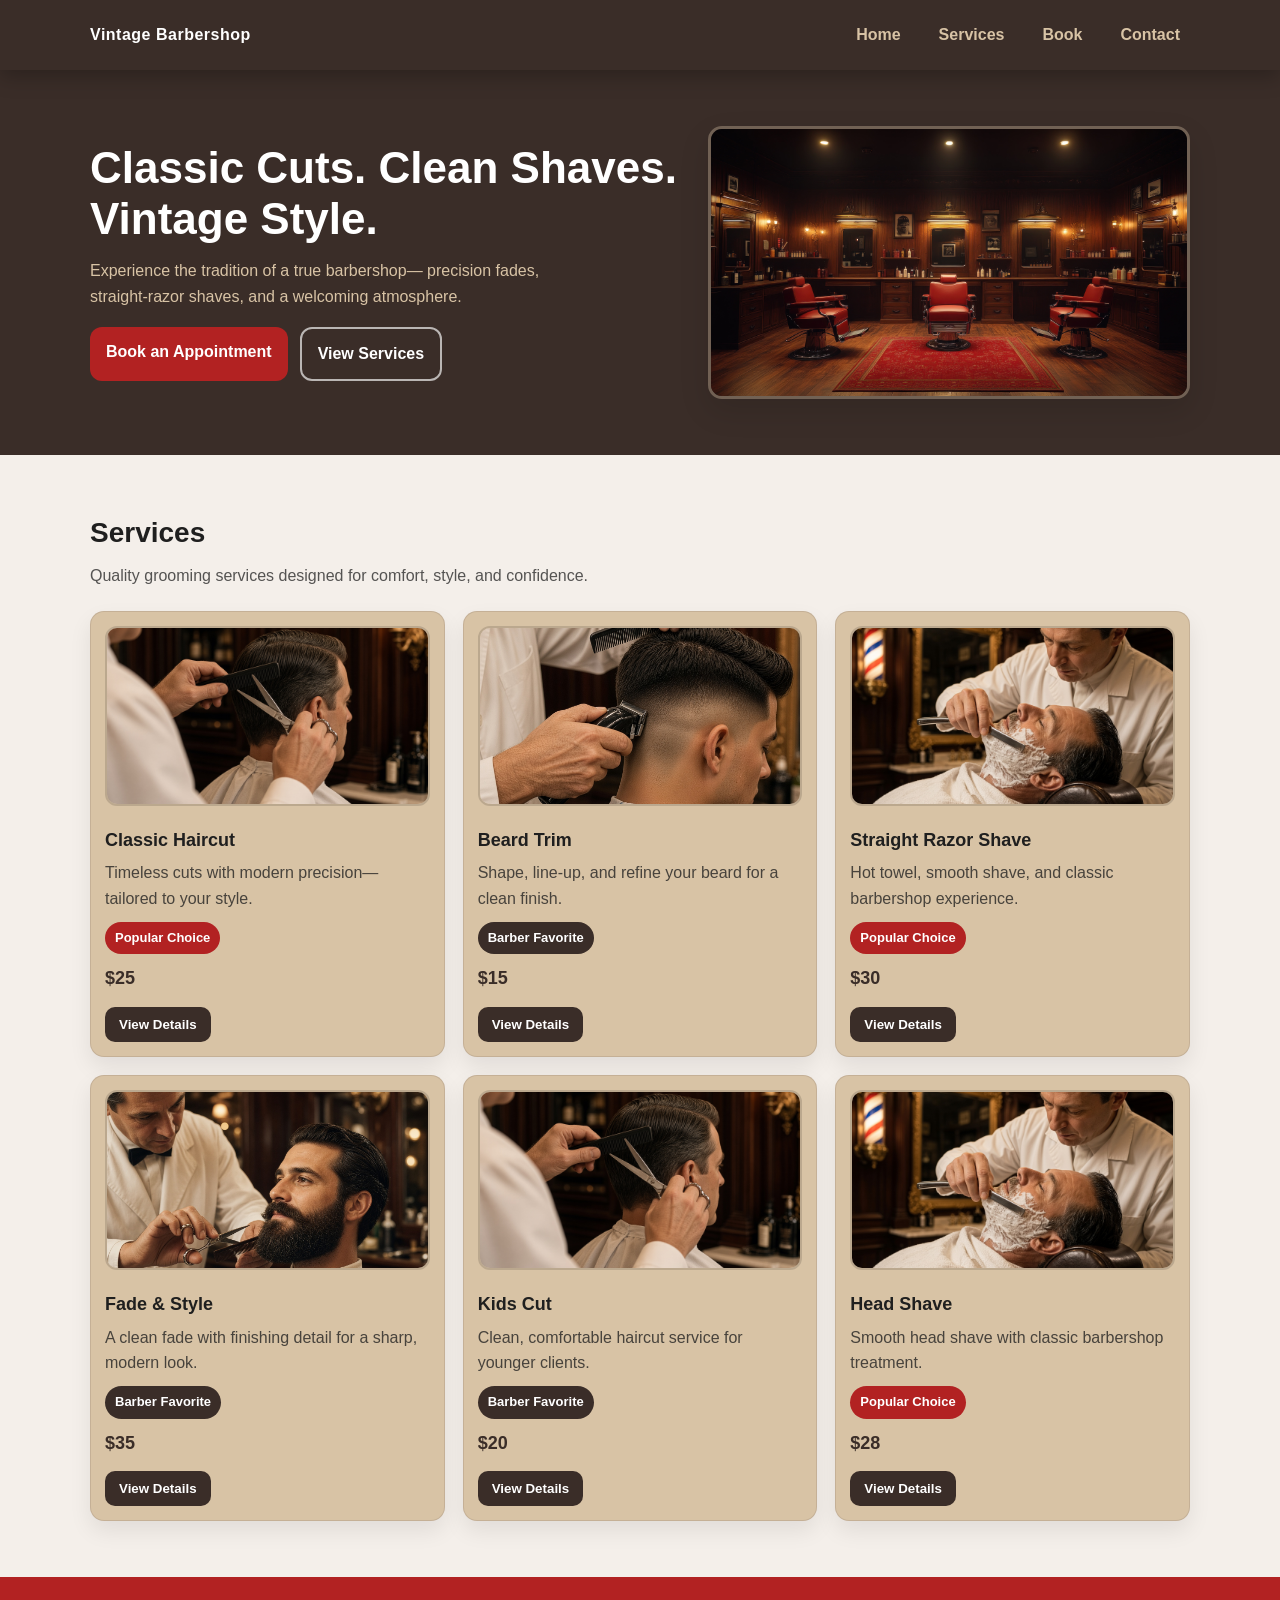
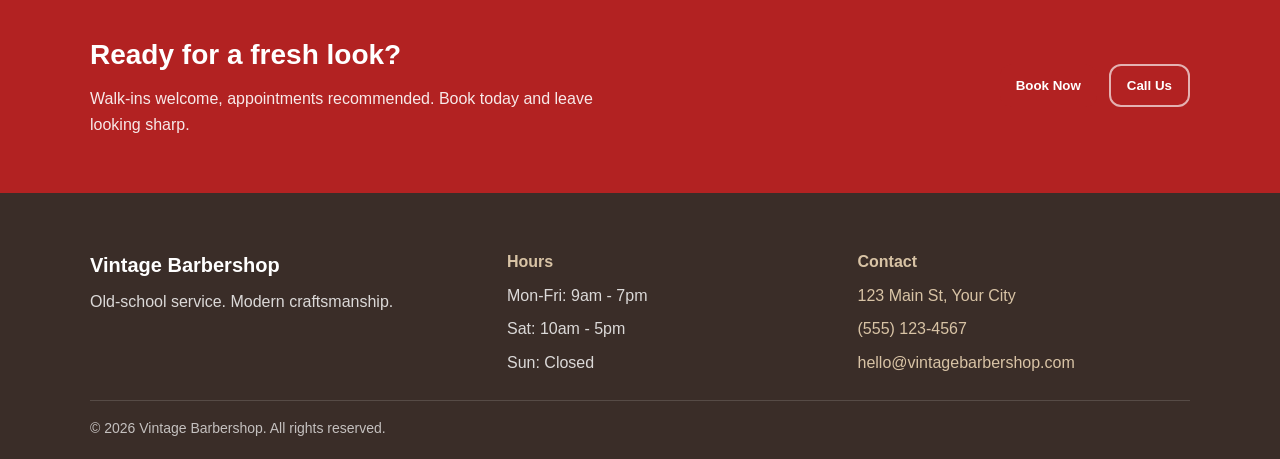
==== commit b6b4d8f6: "initial commit" ====
--- a/index.html
+++ b/index.html
@@ -3,25 +3,28 @@
   <head>
     <meta charset="UTF-8" />
     <meta name="viewport" content="width=device-width, initial-scale=1.0" />
-    <link rel="stylesheet" href="css/styles.css">
-    <link rel="stylesheet" href="css/calendar.css">
     <title>Vintage Barbershop</title>
+    <!-- CSS -->
+    <link rel="stylesheet" href="css/styles.css" />
   </head>
   <body>
     <!-- ===== Header / Navbar ===== -->
     <header class="site-header">
       <div class="container header-inner">
-        <a href="#" class="logo" id="logo">
-            <img src="assets/images/logo.png" alt="Logo" />Vintage Barbershop</a>
+        <a href="#" class="logo" id="logo">Vintage Barbershop</a>
         <nav class="nav" id="nav">
-         
+          <a href="#features" class="nav-link">Services</a>
+          <a href="#cta" class="nav-link">Book</a>
+          <a href="#footer" class="nav-link">Contact</a>
         </nav>
         <!-- Mobile Menu Button (for later JS) -->
         <button class="menu-btn" id="menuBtn" aria-label="Open menu">☰</button>
       </div>
       <!-- Mobile Menu Panel (for later JS) -->
       <div class="mobile-menu" id="mobileMenu">
-
+        <a href="#features" class="mobile-link">Services</a>
+        <a href="#cta" class="mobile-link">Book</a>
+        <a href="#footer" class="mobile-link">Contact</a>
       </div>
     </header>
     <!-- ===== Hero Section ===== -->
@@ -30,7 +33,7 @@
         <div class="hero-text">
           <h1 id="heroHeading">Classic Cuts. Clean Shaves. Vintage Style.</h1>
           <p id="heroSubtext">
-            Experience the tradition of a true barbershop- precision fades,
+            Experience the tradition of a true barbershop— precision fades,
             straight-razor shaves, and a welcoming atmosphere.
           </p>
           <div class="hero-actions">
@@ -61,7 +64,42 @@
           Quality grooming services designed for comfort, style, and confidence.
         </p>
         <div class="feature-grid" id="featureGrid">
-
+          <!-- Feature Card 1 -->
+          <article class="feature-card">
+            <img
+              src="assets/images/feature-1.jpg"
+              alt="Classic haircut"
+              class="feature-img"
+            />
+            <h3 class="feature-title">Classic Haircut</h3>
+            <p class="feature-text">
+              Timeless cuts with modern precision—tailored to your style.
+            </p>
+          </article>
+          <!-- Feature Card 2 -->
+          <article class="feature-card">
+            <img
+              src="assets/images/feature-2.jpg"
+              alt="Beard trim"
+              class="feature-img"
+            />
+            <h3 class="feature-title">Beard Trim</h3>
+            <p class="feature-text">
+              Shape, line-up, and refine your beard for a clean finish.
+            </p>
+          </article>
+          <!-- Feature Card 3 -->
+          <article class="feature-card">
+            <img
+              src="assets/images/feature-3.jpg"
+              alt="Straight razor shave"
+              class="feature-img"
+            />
+            <h3 class="feature-title">Straight Razor Shave</h3>
+            <p class="feature-text">
+              Hot towel, smooth shave, and classic barbershop experience.
+            </p>
+          </article>
         </div>
       </div>
     </section>
@@ -80,71 +118,9 @@
           <button class="btn btn-secondary" id="callBtn">Call Us</button>
         </div>
       </div>
-        <div class="container booking-layout">
-        <div class="calendar-card">
-          <div class="calendar-header">
-            <button class="calendar-nav-btn" id="prevMonthBtn">←</button>
-            <h3 id="calendarMonthLabel">Month Year</h3>
-            <button class="calendar-nav-btn" id="nextMonthBtn">→</button>
-          </div>
-
-          <div class="calendar-weekdays">
-            <span>Sun</span>
-            <span>Mon</span>
-            <span>Tue</span>
-            <span>Wed</span>
-            <span>Thu</span>
-            <span>Fri</span>
-            <span>Sat</span>
-          </div>
-
-          <div class="calendar-grid" id="calendarGrid"></div>
-        </div>
-
-        <div class="booking-panel">
-          <h3 class="booking-panel-title">Book Your Appointment</h3>
-
-          <p class="selected-date-text">
-            Selected Date:
-            <span id="selectedDateText">Choose a date</span>
-          </p>
-
-          <div class="time-slots" id="timeSlots"></div>
-
-          <form id="bookingForm" class="booking-form">
-            <div class="form-group">
-              <label for="customerName">Name</label>
-              <input
-                type="text"
-                id="customerName"
-                placeholder="Enter your name"
-              />
-            </div>
-
-            <div class="form-group">
-              <label for="customerService">Service</label>
-              <select id="customerService">
-                <option value="">Choose a service</option>
-                <option value="Classic Haircut">Classic Haircut</option>
-                <option value="Beard Trim">Beard Trim</option>
-                <option value="Straight Razor Shave">
-                  Straight Razor Shave
-                </option>
-                <option value="Fade & Style">Fade & Style</option>
-              </select>
-            </div>
-
-            <input type="hidden" id="selectedTimeInput" />
-
-            <button type="submit" class="btn btn-primary booking-submit-btn">
-              Confirm Booking
-            </button>
-
-            <p id="bookingMessage" class="booking-message"></p>
-          </form>
-        </div>
-      </div>
       <!-- Optional CTA Image (replace with provided asset if you have one) -->
+      <!-- <img src="assets/images/cta.jpg" alt="CTA background" class="cta-img"
+/> -->
     </section>
     <!-- ===== Footer Section ===== -->
     <footer class="site-footer" id="footer">
@@ -186,27 +162,7 @@
         </p>
       </div>
     </footer>
-    <!-- ===== Service Details Modal ===== -->
-    <div class="service-modal" id="serviceModal" aria-hidden="true">
-      <div class="service-modal-overlay" id="serviceModalOverlay"></div>
-      <div
-        class="service-modal-content"
-        role="dialog"
-        aria-modal="true"
-        aria-labelledby="serviceModalTitle">
-        <button
-          class="service-modal-close"
-          id="serviceModalClose"
-          aria-label="Closemodal">
-          ×
-        </button>
-        <h3 id="serviceModalTitle">Service Details</h3>
-        <p id="serviceModalPrice" class="service-modal-price"></p>
-        <ul id="serviceModalList" class="service-modal-list"></ul>
-      </div>
-    </div>
     <!-- JS -->
     <script src="js/main.js"></script>
-    <script src="js/calendar.js"></script>
   </body>
 </html>
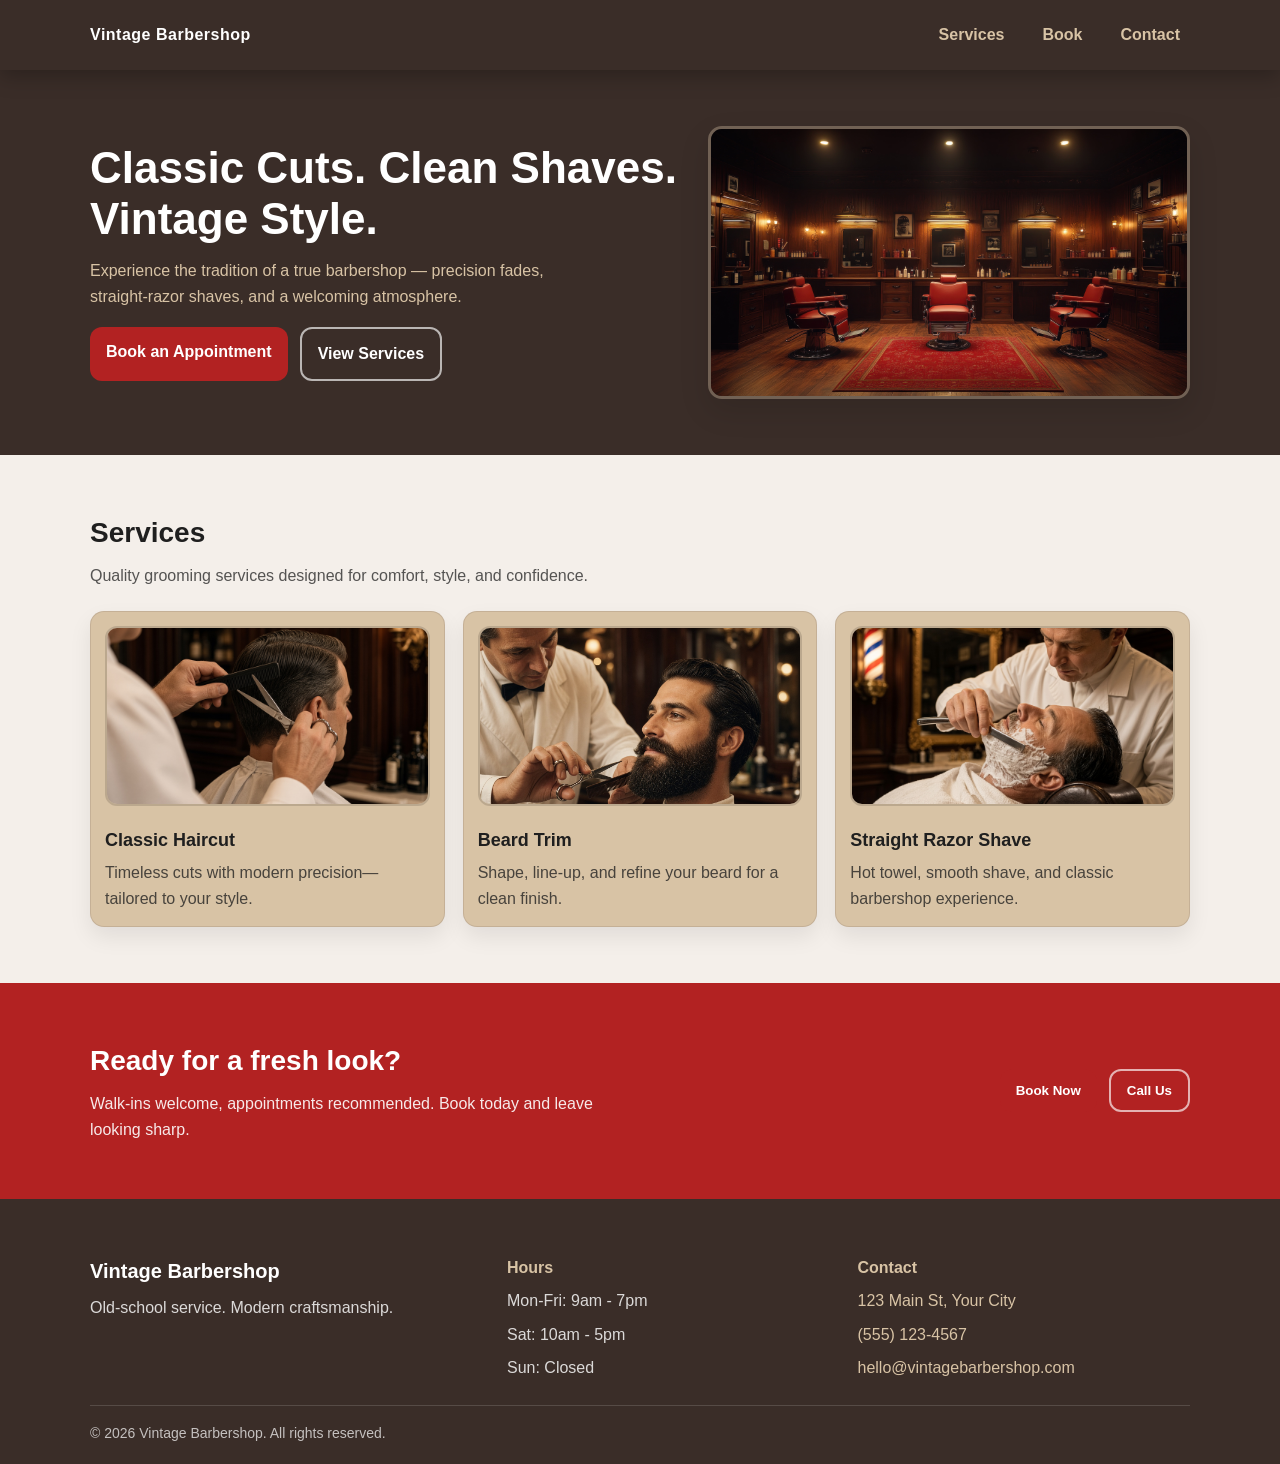
==== commit 39f1e10d: "finished the index/css/js for the base website" ====
--- a/index.html
+++ b/index.html
@@ -33,7 +33,7 @@
         <div class="hero-text">
           <h1 id="heroHeading">Classic Cuts. Clean Shaves. Vintage Style.</h1>
           <p id="heroSubtext">
-            Experience the tradition of a true barbershop— precision fades,
+            Experience the tradition of a true barbershop — precision fades,
             straight-razor shaves, and a welcoming atmosphere.
           </p>
           <div class="hero-actions">
--- a/css/styles.css
+++ b/css/styles.css
@@ -1,4 +1,4 @@
-/* =========================
+/*========================
  Vintage Barbershop Theme
  File: css/styles.css
  ========================= */
@@ -42,7 +42,7 @@
 position: sticky;
 top: 0;
 z-index: 10;
-box-shadow: 0 6px 20px rgba(0, 0, 0, 0.25);
+box-shadow: 0 6px 20px rgba(0,0,0,0.25);
 }
 .header-inner {
 display: flex;
@@ -56,16 +56,6 @@
 text-decoration: none;
 font-weight: 800;
 letter-spacing: 0.5px;
-display: flex;
-gap: 10px;
-align-items: center;
-}
-.logo img {
-height: 65px; /* Set a fixed height for the logo */
-width: auto;
-max-width: 120px;  /* Prevent logo from being too large on wider screens */
-object-fit: contain;
-
 }
 .nav {
 display: flex;
@@ -83,22 +73,10 @@
 background-color: rgba(216, 195, 165, 0.12);
 color: var(--color-text-light);
 }
-/* ---- Sticky Navbar Visual Change (on scroll) ---- */
-.site-header {
-transition: padding 0.2s ease, border-radius 0.2s ease, width 0.2s ease, margin 0.2s
-ease;
-}
-/* When scrolled, we "float" the header with rounded corners */
-.site-header.is-scrolled {
-width: calc(100% - 24px); /*100% of the parent element's width - 24px*/
-margin: 12px auto 0 auto;
-border-radius: 18px;
-padding: 2px 0;
-} 
 /* Mobile button hidden on desktop */
 .menu-btn {
 display: none;
-border: 2px solid rgba(255, 255, 255, 0.25);
+border: 2px solid rgba(255,255,255,0.25);
 background: transparent;
 color: var(--color-text-light);
 padding: 8px 12px;
@@ -109,7 +87,7 @@
 .mobile-menu {
 display: none;
 background-color: #2f241f;
-border-top: 1px solid rgba(255, 255, 255, 0.12);
+border-top: 1px solid rgba(255,255,255,0.12);
 }
 .mobile-link {
 display: block;
@@ -117,7 +95,7 @@
 color: var(--color-beige);
 text-decoration: none;
 font-weight: 600;
-border-bottom: 1px solid rgba(255, 255, 255, 0.08);
+border-bottom: 1px solid rgba(255,255,255,0.08);
 }
 .mobile-link:hover {
 background-color: rgba(216, 195, 165, 0.10);
@@ -153,7 +131,7 @@
 .hero .btn-secondary,
 .cta .btn-secondary {
 color: var(--color-text-light);
-border-color: rgba(255, 255, 255, 0.65);
+border-color: rgba(255,255,255,0.65);
 }
 .btn-secondary:hover {
 background-color: rgba(58, 45, 40, 0.08);
@@ -198,7 +176,7 @@
 max-width: 520px;
 border-radius: var(--radius);
 box-shadow: var(--shadow);
-border: 3px solid rgba(216, 195, 165, 0.35);
+border: 3px solid rgba(216,195,165,0.35);
 object-fit: cover;
 }
 /* ---- Sections ---- */
@@ -226,15 +204,15 @@
 background-color: var(--color-beige);
 border-radius: var(--radius);
 padding: 14px;
-box-shadow: 0 10px 22px rgba(0, 0, 0, 0.08);
-border: 1px solid rgba(58, 45, 40, 0.12);
+box-shadow: 0 10px 22px rgba(0,0,0,0.08);
+border: 1px solid rgba(58,45,40,0.12);
 }
 .feature-img {
 width: 100%;
 height: 180px;
 object-fit: cover;
 border-radius: 12px;
-border: 2px solid rgba(58, 45, 40, 0.18);
+border: 2px solid rgba(58,45,40,0.18);
 margin-bottom: 12px;
 }
 .feature-title {
@@ -243,112 +221,6 @@
 }
 .feature-text {
 color: rgba(31, 31, 31, 0.78);
-}
-/* ===== Service Actions ===== */
-.service-actions {
-margin-top: 14px;
-display: flex;
-gap: 10px;
-flex-wrap: wrap;
-}
-.service-details-btn {
-background-color: var(--color-bg-dark);
-color: var(--color-text-light);
-border: none;
-padding: 10px 14px;
-border-radius: 10px;
-font-weight: 700;
-cursor: pointer;
-transition: transform 0.2s ease, box-shadow 0.2s ease, opacity 0.2s ease;
-}
-.service-details-btn:hover {
-transform: translateY(-2px) scale(1.03);
-box-shadow: 0 10px 18px rgba(0, 0, 0, 0.16);
-opacity: 0.96;
-}
-.service-details-btn:active {
-transform: translateY(0);
-}
-/* ===== Service Modal ===== */
-.service-modal {
-position: fixed;
-inset: 0;
-display: none;
-align-items: center;
-justify-content: center;
-padding: 20px;
-z-index: 999;
-}
-.service-modal.is-open {
-display: flex;
-}
-.service-modal-overlay {
-position: absolute;
-inset: 0;
-background-color: rgba(0, 0, 0, 0.58);
-}
-.service-modal-content {
-position: relative;
-width: 100%;
-max-width: 620px;
-max-height: 80vh;
-overflow-y: auto;
-background-color: var(--color-bg-primary);
-color: var(--color-text-dark);
-border-radius: 18px;
-padding: 28px 24px 24px;
-box-shadow: 0 20px 40px rgba(0, 0, 0, 0.28);
-border: 2px solid rgba(58, 45, 40, 0.15);
-z-index: 1;
-}
-.service-modal-close {
-position: absolute;
-top: 12px;
-right: 12px;
-border: none;
-background: transparent;
-font-size: 28px;
-line-height: 1;
-cursor: pointer;
-color: var(--color-bg-dark);
-padding: 4px 8px;
-border-radius: 8px;
-}
-.service-modal-close:hover {
-background-color: rgba(58, 45, 40, 0.08);
-}
-.service-modal-price {
-margin: 8px 0 16px;
-font-size: 18px;
-font-weight: 700;
-color: var(--color-accent);
-}
-.service-modal-list {
-padding-left: 20px;
-display: grid;
-gap: 10px;
-}
-.service-modal-list li {
-line-height: 1.5;
-}
-.service-badge {
-margin-top: 10px;
-display: inline-block;
-background-color: var(--color-accent);
-color: var(--color-text-light);
-padding: 6px 10px;
-border-radius: 999px;
-font-size: 13px;
-font-weight: 700;
-}
-.alt-badge {
-background-color: var(--color-bg-dark);
-}
-.service-price {
-margin-top: 10px;
-font-size: 18px;
-font-weight: 700;
-color: var(--color-bg-dark);
 }
 /* ---- CTA ---- */
 .cta {
@@ -367,7 +239,7 @@
 margin-bottom: 8px;
 }
 .cta-text p {
-color: rgba(255, 255, 255, 0.90);
+color: rgba(255,255,255,0.90);
 max-width: 60ch;
 }
 .cta-actions {
@@ -386,7 +258,7 @@
 grid-template-columns: 1.2fr 1fr 1fr;
 gap: 18px;
 padding-bottom: 24px;
-border-bottom: 1px solid rgba(255, 255, 255, 0.14);
+border-bottom: 1px solid rgba(255,255,255,0.14);
 }
 .footer-title {
 font-size: 20px;
@@ -398,14 +270,14 @@
 color: var(--color-beige);
 }
 .footer-text {
-color: rgba(255, 255, 255, 0.82);
+color: rgba(255,255,255,0.82);
 max-width: 50ch;
 }
 .footer-list {
 list-style: none;
 display: grid;
 gap: 8px;
-color: rgba(255, 255, 255, 0.82);
+color: rgba(255,255,255,0.82);
 }
 .footer-link {
 color: var(--color-beige);
@@ -419,7 +291,7 @@
 padding-top: 16px;
 }
 .copyright {
-color: rgba(255, 255, 255, 0.70);
+color: rgba(255,255,255,0.70);
 font-size: 14px;
 }
 /* ---- Responsive ---- */
